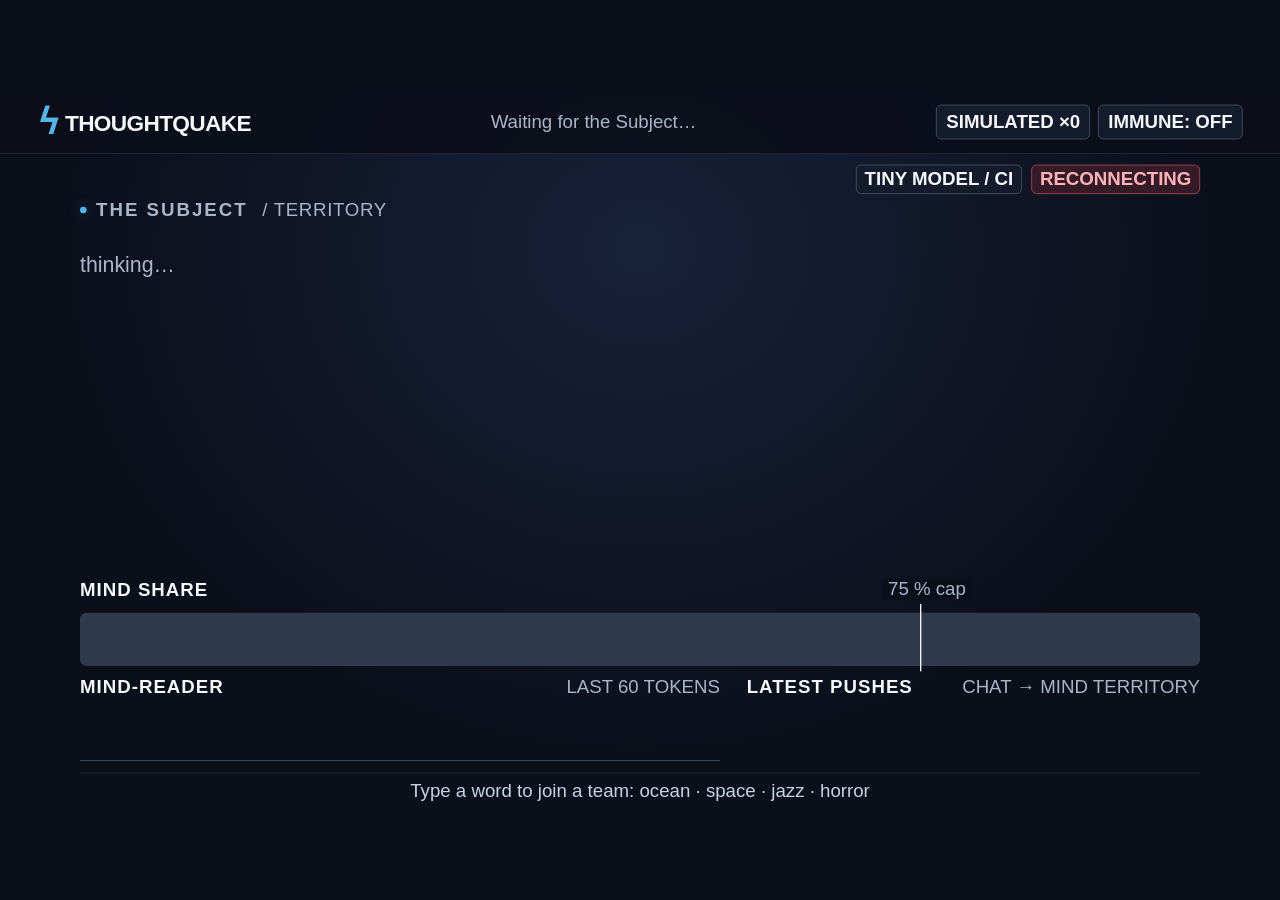
==== src/thoughtquake/overlay/index.html @ 746be1f4 "Implement M2 local server, overlay, simulated crowd and replay" ====
<!doctype html>
<html lang="en">
<head>
  <meta charset="utf-8">
  <meta name="viewport" content="width=device-width,initial-scale=1">
  <title>THOUGHTQUAKE · the Subject</title>
  <link rel="stylesheet" href="style.css">
  <script defer src="app.js"></script>
</head>
<body>
<main id="stage" aria-label="THOUGHTQUAKE live mind territory">
  <header class="topbar">
    <div class="wordmark"><span class="quake-mark" aria-hidden="true">ϟ</span> THOUGHTQUAKE</div>
    <div id="round-label">Waiting for the Subject…</div>
    <div class="chips"><span id="source" class="chip simulated">SIMULATED ×0</span><span id="immune" class="chip">IMMUNE: OFF</span></div>
  </header>
  <div class="status-row"><span id="quality" class="chip">TINY MODEL / CI</span><span id="connection" class="chip danger" hidden>RECONNECTING</span><span id="tamper" class="chip danger" hidden></span></div>
  <section id="hero" aria-label="The Subject's answer">
    <div class="eyebrow"><span class="live-dot"></span> THE SUBJECT <span id="colour-label">/ TERRITORY</span></div>
    <div id="answer" class="answer" aria-live="polite"></div>
    <div id="thinking">thinking…</div>
    <div id="comparison" hidden>
      <article><h2>IMMUNE: OFF</h2><div id="attack-off" class="answer"></div></article>
      <article><h2>IMMUNE: ON</h2><div id="attack-on" class="answer"></div></article>
    </div>
    <div id="telepathy" hidden><span>Guess in chat: !guess &lt;word&gt;</span><span id="countdown">30 s</span><span id="reveal"></span><div id="scoreboard">No guesses yet</div></div>
    <div id="legend" class="legend"></div>
    <div id="history" aria-label="Last three answers"></div>
  </section>
  <section id="territory" aria-label="Mind Share">
    <div class="section-label">MIND SHARE <span>THOUGHT INJECTION / FACTION CONTEST</span></div>
    <div id="share-track"><div id="shares"></div><div class="cap"><span>75 % cap</span></div></div>
  </section>
  <section id="reader"><div class="section-label">MIND-READER <span>LAST 60 TOKENS</span></div><svg id="chart" preserveAspectRatio="none" viewBox="0 0 960 112" role="img" aria-label="Mind-Reader state over the last 60 tokens"></svg></section>
  <section id="push-panel"><div class="section-label">LATEST PUSHES <span>CHAT → MIND TERRITORY</span></div><ol id="pushes"></ol></section>
  <div id="instruction">Type a word to join a team: ocean · space · jazz · horror</div>
  <div id="mode-caption" hidden>ROUND: WAR</div>
</main>
</body>
</html>
---- src/thoughtquake/overlay/style.css ----
:root { color-scheme: dark; --ink: #F5F7FA; --muted: #ABB5C9; --bg: #0B0F1A; --line: #293246; }
* { box-sizing: border-box; }
html, body { margin: 0; width: 100%; height: 100%; overflow: hidden; background: var(--bg); color: var(--ink); font-family: Inter, "Segoe UI", Arial, sans-serif; }
body.transparent, body.transparent #stage { background: transparent; }
[hidden] { display: none !important; }
#stage { width: 1920px; height: 1080px; position: absolute; transform-origin: top left; background: radial-gradient(ellipse at 50% 22%, #172139 0%, #0B0F1A 65%); overflow: hidden; }
.topbar { position: absolute; inset: 0 0 auto; height: 96px; display: flex; align-items: center; padding: 0 56px; gap: 28px; border-bottom: 1px solid var(--line); background: #0B0F1AE8; }
.wordmark { font-size: 34px; font-weight: 850; letter-spacing: -1px; white-space: nowrap; }
.quake-mark { color: #56B4E9; font-size: 52px; vertical-align: -4px; }
#round-label { font-size: 28px; color: var(--muted); flex: 1; text-align: center; white-space: nowrap; overflow: hidden; text-overflow: ellipsis; }
.chips { display: flex; align-items: center; gap: 12px; }
.chip { font-size: 28px; padding: 9px 14px; border: 1px solid #586377; border-radius: 8px; white-space: nowrap; font-weight: 650; background: #141C2C; }
.chip.live, .danger { color: #FFB5B8; border-color: #C75A63; background: #341B27; }
.chip.replay { color: #F0C771; border-color: #A08248; }
.status-row { position: absolute; right: 120px; top: 112px; display: flex; gap: 14px; z-index: 2; }
.status-row .chip { font-size: 28px; padding: 5px 12px; }
#hero { position: absolute; left: 120px; top: 164px; width: 1680px; height: 540px; }
.eyebrow { font-size: 28px; font-weight: 700; letter-spacing: 3px; color: var(--muted); display: flex; align-items: center; gap: 14px; }
.live-dot { width: 10px; height: 10px; border-radius: 100%; background: #56B4E9; box-shadow: 0 0 20px #56B4E966; }
#colour-label { font-size: 28px; font-weight: 400; letter-spacing: 1px; margin-left: 8px; }
.answer { font-size: 56px; font-weight: 550; line-height: 1.35; letter-spacing: -.8px; white-space: pre-wrap; overflow: hidden; max-height: 378px; }
#answer { margin-top: 24px; max-width: 1440px; }
.word { animation: word-in 120ms ease-out both; text-decoration-line: underline; text-decoration-thickness: 4px; text-underline-offset: 12px; }
@keyframes word-in { from { opacity: 0; transform: translateY(4px); } to { opacity: 1; transform: translateY(0); } }
#thinking { color: var(--muted); font-size: 32px; margin-top: 24px; }
.legend { display: flex; gap: 30px; font-size: 28px; position: absolute; bottom: 0; }
.legend span { display: flex; align-items: center; gap: 12px; }
.legend i { width: 12px; height: 12px; border-radius: 50%; display: inline-block; }
#history { position: absolute; right: 0; top: 70px; width: 210px; display: grid; gap: 24px; }
.history-card { font-size: 28px; line-height: 1.3; border-left: 3px solid var(--line); padding-left: 14px; color: var(--muted); max-height: 100px; overflow: hidden; }
.history-card b { display: block; color: var(--ink); font-size: 28px; margin-bottom: 6px; }
#territory { position: absolute; left: 120px; top: 734px; width: 1680px; }
.section-label { font-size: 28px; font-weight: 750; letter-spacing: 1.5px; display: flex; justify-content: space-between; align-items: center; }
.section-label span { font-size: 28px; font-weight: 400; color: var(--muted); letter-spacing: 0; }
#share-track { position: relative; margin-top: 18px; height: 80px; }
#shares { width: 100%; height: 80px; border-radius: 10px; overflow: hidden; display: flex; background: #303A4D; }
.share { flex: 0 0 auto; display: flex; align-items: center; justify-content: center; overflow: hidden; transition: width 600ms ease; }
.share span { font-size: 32px; font-weight: 750; white-space: nowrap; color: #0B0F1A; }
.share.neutral span { color: #F5F7FA; }
.cap { position: absolute; left: 75%; top: -13px; bottom: -8px; border-left: 2px solid #F5F7FA; pointer-events: none; }
.cap span { position: absolute; top: -38px; left: -58px; font-size: 28px; white-space: nowrap; color: var(--muted); background: #0B0F1A; padding: 0 8px; }
#reader { position: absolute; left: 120px; top: 890px; width: 960px; }
#chart { width: 960px; height: 112px; margin-top: 14px; border-bottom: 1px solid #586377; }
#push-panel { position: absolute; left: 1120px; top: 890px; width: 680px; }
#pushes { list-style: none; margin: 8px 0 0; padding: 0; display: grid; grid-template-columns: 1fr 1fr; gap: 5px 14px; }
#pushes li { font-size: 28px; white-space: nowrap; overflow: hidden; text-overflow: ellipsis; line-height: 1.28; }
#pushes .user { color: var(--muted); }
#instruction { position: absolute; bottom: 13px; left: 120px; right: 120px; padding-top: 10px; border-top: 1px solid var(--line); text-align: center; font-size: 28px; color: #C9D2E3; }
#mode-caption { position: absolute; top: 104px; left: 50%; transform: translateX(-50%); font-size: 32px; font-weight: 800; padding: 14px 28px; background: #23324D; border-radius: 8px; z-index: 4; }
#comparison { display: grid; grid-template-columns: 1fr 1fr; gap: 40px; margin-top: 22px; }
#comparison article { border: 1px solid var(--line); padding: 20px 26px; border-radius: 10px; height: 345px; }
#comparison h2 { font-size: 28px; margin: 0 0 18px; color: var(--muted); }
#comparison .answer { font-size: 42px; max-height: 245px; }
#telepathy { position: absolute; bottom: 64px; display: flex; align-items: center; gap: 24px; font-size: 28px; }
#countdown { border: 4px solid #56B4E9; border-radius: 50%; width: 86px; height: 86px; display: flex; align-items: center; justify-content: center; }
#scoreboard { color: var(--muted); }
#stage[data-mode="attack"] #history, #stage[data-mode="telepathy"] #history { display: none; }
#stage[data-mode="attack"] .legend { bottom: 0; }
@media (prefers-reduced-motion: reduce) { .word { animation: none; } .share { transition: none; } }
#territory .section-label span { display: none; }
#reader, #push-panel { top: 880px; }
#chart { height: 80px; }
#pushes li { line-height: 1; }
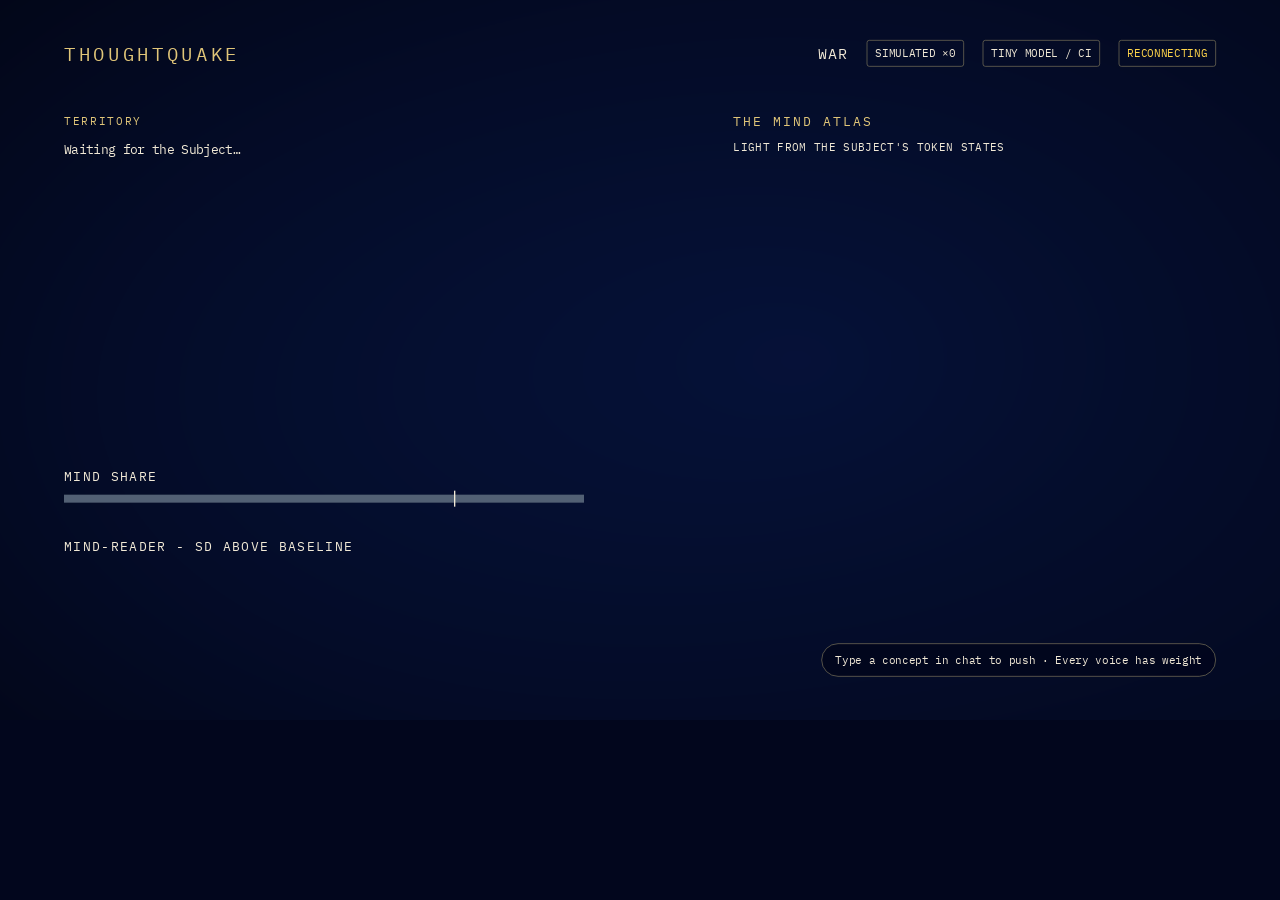
==== commit c61831f6: "M-visual: build Mind Atlas with measured token signals" ====
--- a/src/thoughtquake/overlay/index.html
+++ b/src/thoughtquake/overlay/index.html
@@ -1,40 +1,10 @@
 <!doctype html>
-<html lang="en">
-<head>
-  <meta charset="utf-8">
-  <meta name="viewport" content="width=device-width,initial-scale=1">
-  <title>THOUGHTQUAKE · the Subject</title>
-  <link rel="stylesheet" href="style.css">
-  <script defer src="app.js"></script>
-</head>
-<body>
-<main id="stage" aria-label="THOUGHTQUAKE live mind territory">
-  <header class="topbar">
-    <div class="wordmark"><span class="quake-mark" aria-hidden="true">ϟ</span> THOUGHTQUAKE</div>
-    <div id="round-label">Waiting for the Subject…</div>
-    <div class="chips"><span id="source" class="chip simulated">SIMULATED ×0</span><span id="immune" class="chip">IMMUNE: OFF</span></div>
-  </header>
-  <div class="status-row"><span id="quality" class="chip">TINY MODEL / CI</span><span id="connection" class="chip danger" hidden>RECONNECTING</span><span id="tamper" class="chip danger" hidden></span></div>
-  <section id="hero" aria-label="The Subject's answer">
-    <div class="eyebrow"><span class="live-dot"></span> THE SUBJECT <span id="colour-label">/ TERRITORY</span></div>
-    <div id="answer" class="answer" aria-live="polite"></div>
-    <div id="thinking">thinking…</div>
-    <div id="comparison" hidden>
-      <article><h2>IMMUNE: OFF</h2><div id="attack-off" class="answer"></div></article>
-      <article><h2>IMMUNE: ON</h2><div id="attack-on" class="answer"></div></article>
-    </div>
-    <div id="telepathy" hidden><span>Guess in chat: !guess &lt;word&gt;</span><span id="countdown">30 s</span><span id="reveal"></span><div id="scoreboard">No guesses yet</div></div>
-    <div id="legend" class="legend"></div>
-    <div id="history" aria-label="Last three answers"></div>
-  </section>
-  <section id="territory" aria-label="Mind Share">
-    <div class="section-label">MIND SHARE <span>THOUGHT INJECTION / FACTION CONTEST</span></div>
-    <div id="share-track"><div id="shares"></div><div class="cap"><span>75 % cap</span></div></div>
-  </section>
-  <section id="reader"><div class="section-label">MIND-READER <span>LAST 60 TOKENS</span></div><svg id="chart" preserveAspectRatio="none" viewBox="0 0 960 112" role="img" aria-label="Mind-Reader state over the last 60 tokens"></svg></section>
-  <section id="push-panel"><div class="section-label">LATEST PUSHES <span>CHAT → MIND TERRITORY</span></div><ol id="pushes"></ol></section>
-  <div id="instruction">Type a word to join a team: ocean · space · jazz · horror</div>
-  <div id="mode-caption" hidden>ROUND: WAR</div>
-</main>
-</body>
-</html>
+<html lang="en"><head><meta charset="utf-8"><meta name="viewport" content="width=device-width,initial-scale=1"><link rel="icon" href="data:,"><title>THOUGHTQUAKE · Mind Atlas</title><link rel="stylesheet" href="style.css"><script defer src="atlas.js"></script><script defer src="app.js"></script></head>
+<body><main id="stage" aria-label="THOUGHTQUAKE live view">
+<canvas id="atlas-field" aria-label="Measured concept field"></canvas><canvas id="atlas-fx" aria-label="Token currents and concept stars"></canvas><div class="scrim left"></div><div class="scrim top"></div><div class="scrim bottom"></div>
+<header><span class="brand">THOUGHTQUAKE</span><span id="mode">WAR</span><span id="source">SIMULATED ×0</span><span id="quality">TINY MODEL / CI</span><span id="connection" hidden>RECONNECTING</span></header>
+<section id="hero"><div class="eyebrow"><span id="colour-label">territory</span><span id="panel-label"></span><span id="immune-chip" hidden>IMMUNE ON</span><span id="tamper" hidden>NEUTRALISED</span></div><div id="prompt">Waiting for the Subject…</div><div id="answer" aria-live="polite"></div><div id="history" aria-label="Last three answers"></div></section>
+<section id="mind-share"><h2>MIND SHARE</h2><div id="share-bar"><i></i></div><div id="share-legend"></div></section>
+<section id="mind-reader"><h2>MIND-READER - SD ABOVE BASELINE</h2><canvas id="reader" width="780" height="200" aria-label="Last sixty token measurements"></canvas><div id="ridge-labels"></div></section>
+<aside id="sky-caption">THE MIND ATLAS<span>LIGHT FROM THE SUBJECT'S TOKEN STATES</span></aside><div id="reveal" hidden></div><div id="mode-caption" hidden></div><div id="pushes"></div><div id="instruction">Type a concept in chat to push · Every voice has weight</div><div id="scoreboard"></div>
+</main></body></html>
--- a/src/thoughtquake/overlay/style.css
+++ b/src/thoughtquake/overlay/style.css
@@ -1,63 +1,7 @@
-:root { color-scheme: dark; --ink: #F5F7FA; --muted: #ABB5C9; --bg: #0B0F1A; --line: #293246; }
-* { box-sizing: border-box; }
-html, body { margin: 0; width: 100%; height: 100%; overflow: hidden; background: var(--bg); color: var(--ink); font-family: Inter, "Segoe UI", Arial, sans-serif; }
-body.transparent, body.transparent #stage { background: transparent; }
-[hidden] { display: none !important; }
-#stage { width: 1920px; height: 1080px; position: absolute; transform-origin: top left; background: radial-gradient(ellipse at 50% 22%, #172139 0%, #0B0F1A 65%); overflow: hidden; }
-.topbar { position: absolute; inset: 0 0 auto; height: 96px; display: flex; align-items: center; padding: 0 56px; gap: 28px; border-bottom: 1px solid var(--line); background: #0B0F1AE8; }
-.wordmark { font-size: 34px; font-weight: 850; letter-spacing: -1px; white-space: nowrap; }
-.quake-mark { color: #56B4E9; font-size: 52px; vertical-align: -4px; }
-#round-label { font-size: 28px; color: var(--muted); flex: 1; text-align: center; white-space: nowrap; overflow: hidden; text-overflow: ellipsis; }
-.chips { display: flex; align-items: center; gap: 12px; }
-.chip { font-size: 28px; padding: 9px 14px; border: 1px solid #586377; border-radius: 8px; white-space: nowrap; font-weight: 650; background: #141C2C; }
-.chip.live, .danger { color: #FFB5B8; border-color: #C75A63; background: #341B27; }
-.chip.replay { color: #F0C771; border-color: #A08248; }
-.status-row { position: absolute; right: 120px; top: 112px; display: flex; gap: 14px; z-index: 2; }
-.status-row .chip { font-size: 28px; padding: 5px 12px; }
-#hero { position: absolute; left: 120px; top: 164px; width: 1680px; height: 540px; }
-.eyebrow { font-size: 28px; font-weight: 700; letter-spacing: 3px; color: var(--muted); display: flex; align-items: center; gap: 14px; }
-.live-dot { width: 10px; height: 10px; border-radius: 100%; background: #56B4E9; box-shadow: 0 0 20px #56B4E966; }
-#colour-label { font-size: 28px; font-weight: 400; letter-spacing: 1px; margin-left: 8px; }
-.answer { font-size: 56px; font-weight: 550; line-height: 1.35; letter-spacing: -.8px; white-space: pre-wrap; overflow: hidden; max-height: 378px; }
-#answer { margin-top: 24px; max-width: 1440px; }
-.word { animation: word-in 120ms ease-out both; text-decoration-line: underline; text-decoration-thickness: 4px; text-underline-offset: 12px; }
-@keyframes word-in { from { opacity: 0; transform: translateY(4px); } to { opacity: 1; transform: translateY(0); } }
-#thinking { color: var(--muted); font-size: 32px; margin-top: 24px; }
-.legend { display: flex; gap: 30px; font-size: 28px; position: absolute; bottom: 0; }
-.legend span { display: flex; align-items: center; gap: 12px; }
-.legend i { width: 12px; height: 12px; border-radius: 50%; display: inline-block; }
-#history { position: absolute; right: 0; top: 70px; width: 210px; display: grid; gap: 24px; }
-.history-card { font-size: 28px; line-height: 1.3; border-left: 3px solid var(--line); padding-left: 14px; color: var(--muted); max-height: 100px; overflow: hidden; }
-.history-card b { display: block; color: var(--ink); font-size: 28px; margin-bottom: 6px; }
-#territory { position: absolute; left: 120px; top: 734px; width: 1680px; }
-.section-label { font-size: 28px; font-weight: 750; letter-spacing: 1.5px; display: flex; justify-content: space-between; align-items: center; }
-.section-label span { font-size: 28px; font-weight: 400; color: var(--muted); letter-spacing: 0; }
-#share-track { position: relative; margin-top: 18px; height: 80px; }
-#shares { width: 100%; height: 80px; border-radius: 10px; overflow: hidden; display: flex; background: #303A4D; }
-.share { flex: 0 0 auto; display: flex; align-items: center; justify-content: center; overflow: hidden; transition: width 600ms ease; }
-.share span { font-size: 32px; font-weight: 750; white-space: nowrap; color: #0B0F1A; }
-.share.neutral span { color: #F5F7FA; }
-.cap { position: absolute; left: 75%; top: -13px; bottom: -8px; border-left: 2px solid #F5F7FA; pointer-events: none; }
-.cap span { position: absolute; top: -38px; left: -58px; font-size: 28px; white-space: nowrap; color: var(--muted); background: #0B0F1A; padding: 0 8px; }
-#reader { position: absolute; left: 120px; top: 890px; width: 960px; }
-#chart { width: 960px; height: 112px; margin-top: 14px; border-bottom: 1px solid #586377; }
-#push-panel { position: absolute; left: 1120px; top: 890px; width: 680px; }
-#pushes { list-style: none; margin: 8px 0 0; padding: 0; display: grid; grid-template-columns: 1fr 1fr; gap: 5px 14px; }
-#pushes li { font-size: 28px; white-space: nowrap; overflow: hidden; text-overflow: ellipsis; line-height: 1.28; }
-#pushes .user { color: var(--muted); }
-#instruction { position: absolute; bottom: 13px; left: 120px; right: 120px; padding-top: 10px; border-top: 1px solid var(--line); text-align: center; font-size: 28px; color: #C9D2E3; }
-#mode-caption { position: absolute; top: 104px; left: 50%; transform: translateX(-50%); font-size: 32px; font-weight: 800; padding: 14px 28px; background: #23324D; border-radius: 8px; z-index: 4; }
-#comparison { display: grid; grid-template-columns: 1fr 1fr; gap: 40px; margin-top: 22px; }
-#comparison article { border: 1px solid var(--line); padding: 20px 26px; border-radius: 10px; height: 345px; }
-#comparison h2 { font-size: 28px; margin: 0 0 18px; color: var(--muted); }
-#comparison .answer { font-size: 42px; max-height: 245px; }
-#telepathy { position: absolute; bottom: 64px; display: flex; align-items: center; gap: 24px; font-size: 28px; }
-#countdown { border: 4px solid #56B4E9; border-radius: 50%; width: 86px; height: 86px; display: flex; align-items: center; justify-content: center; }
-#scoreboard { color: var(--muted); }
-#stage[data-mode="attack"] #history, #stage[data-mode="telepathy"] #history { display: none; }
-#stage[data-mode="attack"] .legend { bottom: 0; }
-@media (prefers-reduced-motion: reduce) { .word { animation: none; } .share { transition: none; } }
-#territory .section-label span { display: none; }
-#reader, #push-panel { top: 880px; }
-#chart { height: 80px; }
-#pushes li { line-height: 1; }
+@font-face{font-family:Cormorant;src:url('fonts/CormorantGaramond.ttf') format('truetype');font-weight:300 700;font-display:block}
+@font-face{font-family:Plex;src:url('fonts/IBMPlexMono.ttf') format('truetype');font-display:block}
+:root{color-scheme:dark;--paper:#F1E9D6;--gold:#E1C679;--ground:#02061D}*{box-sizing:border-box}html,body{margin:0;width:100%;height:100%;overflow:hidden;background:var(--ground);color:var(--paper);font:20px Plex,monospace}body.transparent,body.transparent #stage{background:transparent}html:has(body.transparent){background:transparent}#stage{width: 1920px;height: 1080px;position:absolute;transform-origin:top left;background:var(--ground);overflow:hidden}canvas{display:block}#atlas-field,#atlas-fx{position:absolute;inset:0;width:1920px;height:1080px}#atlas-fx{pointer-events:none}.scrim{position:absolute;pointer-events:none;display:none}.transparent .scrim{display:block}.left{inset:0 auto 0 0;width:980px;background:linear-gradient(90deg,rgba(2,6,29,.96) 15%,rgba(2,6,29,.88) 80%,transparent)}.top{inset:0 0 auto;height:300px;background:linear-gradient(rgba(2,6,29,.8),transparent)}.bottom{inset:auto 0 0;height:260px;background:linear-gradient(transparent,rgba(2,6,29,.85))}header{position:absolute;left:96px;right:96px;top:57px;display:flex;align-items:center;gap:28px;height:46px;letter-spacing:2px;font-size:19px}.brand{font-size:28px;letter-spacing:5px;color:var(--gold);margin-right:auto}#mode{font-size:22px}#source,#quality,#connection{padding:8px 12px;border:1px solid #7d775c;border-radius:4px;letter-spacing:0;font-size:17px}#connection{color:#FFD54A}#hero{position:absolute;left:96px;top:168px;width:780px;height:520px}.eyebrow{display:flex;gap:20px;color:var(--gold);font-size:17px;line-height:28px}#colour-label{text-transform:uppercase;letter-spacing:3px}#prompt{font-size:19px;line-height:27px;margin:15px 0 12px;color:var(--paper)}#answer{height:392px;overflow:auto;scrollbar-width:none;font:500 56px/1.17 Cormorant,serif;white-space:pre-wrap;overflow-wrap:break-word;padding:8px 0 12px;text-shadow:0 2px 8px #02061D}#answer.scrolled{mask-image:linear-gradient(transparent 0,transparent 29%,#000 41%)}#answer span{opacity:1;text-decoration-thickness:2px;text-underline-offset:7px}#history{position:absolute;left:810px;top:0;width:245px;display:flex;flex-direction:column;gap:24px;max-height:500px;overflow:auto;scrollbar-width:none}#history article{font:20px/1.2 Cormorant,serif;opacity:.72;padding-left:14px;border-left:1px solid #7d775c}#history article b{display:block;font:17px Plex;margin-bottom:8px;color:var(--gold)}h2{font:20px Plex;letter-spacing:2px;margin:0 0 14px;line-height:28px}#mind-share{position:absolute;left:96px;top:700px;width:780px}#share-bar{height:12px;display:flex;position:relative;background:#526074}#share-bar>span{height:100%}#share-bar i{position:absolute;left:75%;height:24px;top:-6px;border-left:2px solid var(--paper);z-index:1}#share-legend{display:flex;flex-wrap:wrap;gap:8px 22px;margin-top:14px}#share-legend span{font-size:17px;line-height:23px;white-space:nowrap;max-width:100%;color:var(--paper)}#share-legend b{font-weight:400}#mind-reader{position:absolute;left:96px;top:806px;width:780px}#mind-reader h2{white-space:nowrap}#reader{position:absolute;left:0;top:35px;width:780px;height:200px}#ridge-labels{position:absolute;left:530px;top:35px;width:250px}.ridge-label{height:36px;white-space:nowrap;font-size:17px;line-height:18px;background:#02061D;padding-left:8px}.ridge-label small{font:17px Plex;display:block;opacity:.8}#sky-caption{position:absolute;left:1100px;top:170px;font:19px Plex;letter-spacing:4px;color:var(--gold)}#sky-caption span{display:block;margin-top:15px;letter-spacing:1px;font-size:17px;color:var(--paper)}#pushes{position:absolute;left:1120px;right:96px;bottom:120px;font-size:17px;line-height:26px;color:var(--paper)}#instruction{position:absolute;right:96px;bottom:65px;padding:13px 20px;border:1px solid #7d775c;border-radius:30px;font-size:17px;background:#02061De8}#scoreboard{position:absolute;left:1120px;top:255px;max-width:650px;font-size:20px;line-height:30px}#reveal{position:absolute;left:930px;top:450px;width:900px;text-align:center;font:500 150px/.95 Cormorant;color:var(--paper);text-shadow:0 0 45px #E1C679}#mode-caption{position:absolute;left:920px;top:450px;width:950px;text-align:center;font:500 100px Cormorant;letter-spacing:6px}#tamper{color:#7CD0EE}body.transparent #stage{color:var(--paper);text-shadow:0 2px 8px #02061D}body.blind #sky-caption{opacity:0}body.blind #share-legend{visibility:hidden}body.blind #history{visibility:hidden}
+/* The shared clock advances the 120ms word reveal and 600ms Mind Share tween. */
+@media(prefers-reduced-motion:reduce){*{scroll-behavior:auto!important;animation:none!important;transition:none!important}}
+
+#answer.thinking:empty::before{content:'thinking…';font:20px Plex;opacity:.75}
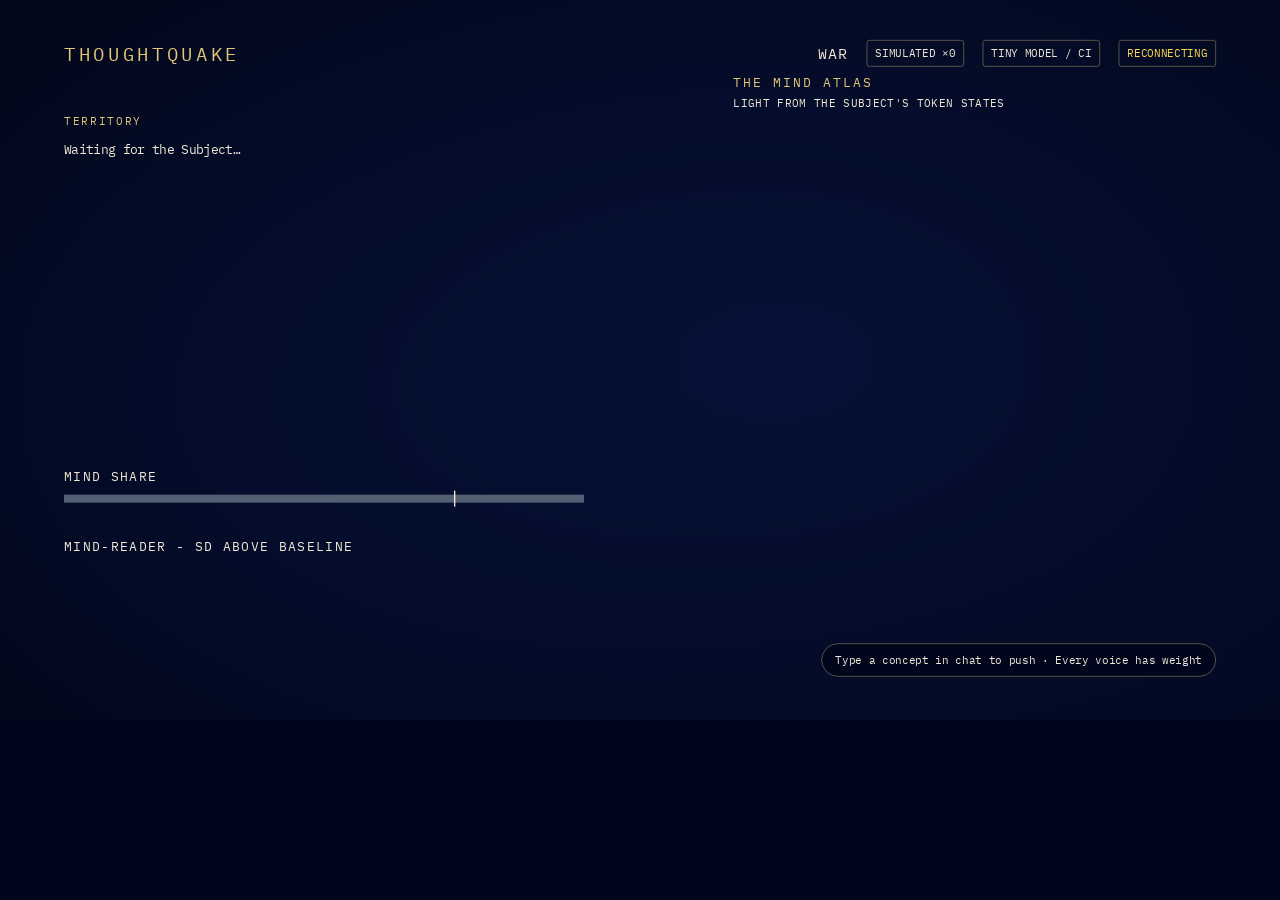
==== commit 9c09b3e4: "M-visual: verify final scenes and record render evidence Preserve live and simulated source labels, " ====
--- a/src/thoughtquake/overlay/index.html
+++ b/src/thoughtquake/overlay/index.html
@@ -2,7 +2,7 @@
 <html lang="en"><head><meta charset="utf-8"><meta name="viewport" content="width=device-width,initial-scale=1"><link rel="icon" href="data:,"><title>THOUGHTQUAKE · Mind Atlas</title><link rel="stylesheet" href="style.css"><script defer src="atlas.js"></script><script defer src="app.js"></script></head>
 <body><main id="stage" aria-label="THOUGHTQUAKE live view">
 <canvas id="atlas-field" aria-label="Measured concept field"></canvas><canvas id="atlas-fx" aria-label="Token currents and concept stars"></canvas><div class="scrim left"></div><div class="scrim top"></div><div class="scrim bottom"></div>
-<header><span class="brand">THOUGHTQUAKE</span><span id="mode">WAR</span><span id="source">SIMULATED ×0</span><span id="quality">TINY MODEL / CI</span><span id="connection" hidden>RECONNECTING</span></header>
+<header><span class="brand">THOUGHTQUAKE</span><span id="mode">WAR</span><span id="source">SIMULATED ×0</span><span id="sim-source" hidden></span><span id="quality">TINY MODEL / CI</span><span id="connection" hidden>RECONNECTING</span></header>
 <section id="hero"><div class="eyebrow"><span id="colour-label">territory</span><span id="panel-label"></span><span id="immune-chip" hidden>IMMUNE ON</span><span id="tamper" hidden>NEUTRALISED</span></div><div id="prompt">Waiting for the Subject…</div><div id="answer" aria-live="polite"></div><div id="history" aria-label="Last three answers"></div></section>
 <section id="mind-share"><h2>MIND SHARE</h2><div id="share-bar"><i></i></div><div id="share-legend"></div></section>
 <section id="mind-reader"><h2>MIND-READER - SD ABOVE BASELINE</h2><canvas id="reader" width="780" height="200" aria-label="Last sixty token measurements"></canvas><div id="ridge-labels"></div></section>
--- a/src/thoughtquake/overlay/style.css
+++ b/src/thoughtquake/overlay/style.css
@@ -1,6 +1,6 @@
 @font-face{font-family:Cormorant;src:url('fonts/CormorantGaramond.ttf') format('truetype');font-weight:300 700;font-display:block}
 @font-face{font-family:Plex;src:url('fonts/IBMPlexMono.ttf') format('truetype');font-display:block}
-:root{color-scheme:dark;--paper:#F1E9D6;--gold:#E1C679;--ground:#02061D}*{box-sizing:border-box}html,body{margin:0;width:100%;height:100%;overflow:hidden;background:var(--ground);color:var(--paper);font:20px Plex,monospace}body.transparent,body.transparent #stage{background:transparent}html:has(body.transparent){background:transparent}#stage{width: 1920px;height: 1080px;position:absolute;transform-origin:top left;background:var(--ground);overflow:hidden}canvas{display:block}#atlas-field,#atlas-fx{position:absolute;inset:0;width:1920px;height:1080px}#atlas-fx{pointer-events:none}.scrim{position:absolute;pointer-events:none;display:none}.transparent .scrim{display:block}.left{inset:0 auto 0 0;width:980px;background:linear-gradient(90deg,rgba(2,6,29,.96) 15%,rgba(2,6,29,.88) 80%,transparent)}.top{inset:0 0 auto;height:300px;background:linear-gradient(rgba(2,6,29,.8),transparent)}.bottom{inset:auto 0 0;height:260px;background:linear-gradient(transparent,rgba(2,6,29,.85))}header{position:absolute;left:96px;right:96px;top:57px;display:flex;align-items:center;gap:28px;height:46px;letter-spacing:2px;font-size:19px}.brand{font-size:28px;letter-spacing:5px;color:var(--gold);margin-right:auto}#mode{font-size:22px}#source,#quality,#connection{padding:8px 12px;border:1px solid #7d775c;border-radius:4px;letter-spacing:0;font-size:17px}#connection{color:#FFD54A}#hero{position:absolute;left:96px;top:168px;width:780px;height:520px}.eyebrow{display:flex;gap:20px;color:var(--gold);font-size:17px;line-height:28px}#colour-label{text-transform:uppercase;letter-spacing:3px}#prompt{font-size:19px;line-height:27px;margin:15px 0 12px;color:var(--paper)}#answer{height:392px;overflow:auto;scrollbar-width:none;font:500 56px/1.17 Cormorant,serif;white-space:pre-wrap;overflow-wrap:break-word;padding:8px 0 12px;text-shadow:0 2px 8px #02061D}#answer.scrolled{mask-image:linear-gradient(transparent 0,transparent 29%,#000 41%)}#answer span{opacity:1;text-decoration-thickness:2px;text-underline-offset:7px}#history{position:absolute;left:810px;top:0;width:245px;display:flex;flex-direction:column;gap:24px;max-height:500px;overflow:auto;scrollbar-width:none}#history article{font:20px/1.2 Cormorant,serif;opacity:.72;padding-left:14px;border-left:1px solid #7d775c}#history article b{display:block;font:17px Plex;margin-bottom:8px;color:var(--gold)}h2{font:20px Plex;letter-spacing:2px;margin:0 0 14px;line-height:28px}#mind-share{position:absolute;left:96px;top:700px;width:780px}#share-bar{height:12px;display:flex;position:relative;background:#526074}#share-bar>span{height:100%}#share-bar i{position:absolute;left:75%;height:24px;top:-6px;border-left:2px solid var(--paper);z-index:1}#share-legend{display:flex;flex-wrap:wrap;gap:8px 22px;margin-top:14px}#share-legend span{font-size:17px;line-height:23px;white-space:nowrap;max-width:100%;color:var(--paper)}#share-legend b{font-weight:400}#mind-reader{position:absolute;left:96px;top:806px;width:780px}#mind-reader h2{white-space:nowrap}#reader{position:absolute;left:0;top:35px;width:780px;height:200px}#ridge-labels{position:absolute;left:530px;top:35px;width:250px}.ridge-label{height:36px;white-space:nowrap;font-size:17px;line-height:18px;background:#02061D;padding-left:8px}.ridge-label small{font:17px Plex;display:block;opacity:.8}#sky-caption{position:absolute;left:1100px;top:170px;font:19px Plex;letter-spacing:4px;color:var(--gold)}#sky-caption span{display:block;margin-top:15px;letter-spacing:1px;font-size:17px;color:var(--paper)}#pushes{position:absolute;left:1120px;right:96px;bottom:120px;font-size:17px;line-height:26px;color:var(--paper)}#instruction{position:absolute;right:96px;bottom:65px;padding:13px 20px;border:1px solid #7d775c;border-radius:30px;font-size:17px;background:#02061De8}#scoreboard{position:absolute;left:1120px;top:255px;max-width:650px;font-size:20px;line-height:30px}#reveal{position:absolute;left:930px;top:450px;width:900px;text-align:center;font:500 150px/.95 Cormorant;color:var(--paper);text-shadow:0 0 45px #E1C679}#mode-caption{position:absolute;left:920px;top:450px;width:950px;text-align:center;font:500 100px Cormorant;letter-spacing:6px}#tamper{color:#7CD0EE}body.transparent #stage{color:var(--paper);text-shadow:0 2px 8px #02061D}body.blind #sky-caption{opacity:0}body.blind #share-legend{visibility:hidden}body.blind #history{visibility:hidden}
+:root{color-scheme:dark;--paper:#F1E9D6;--gold:#E1C679;--ground:#02061D}*{box-sizing:border-box}html,body{margin:0;width:100%;height:100%;overflow:hidden;background:var(--ground);color:var(--paper);font:20px Plex,monospace}body.transparent,body.transparent #stage{background:transparent}html:has(body.transparent){background:transparent}#stage{width: 1920px;height: 1080px;position:absolute;transform-origin:top left;background:var(--ground);overflow:hidden}canvas{display:block}#atlas-field,#atlas-fx{position:absolute;inset:0;width:1920px;height:1080px}#atlas-fx{pointer-events:none}.scrim{position:absolute;pointer-events:none;display:none}.transparent .scrim{display:block}.left{inset:0 auto 0 0;width:980px;background:linear-gradient(90deg,rgba(2,6,29,.96) 15%,rgba(2,6,29,.88) 80%,transparent)}.top{inset:0 0 auto;height:300px;background:linear-gradient(rgba(2,6,29,.8),transparent)}.bottom{inset:auto 0 0;height:260px;background:linear-gradient(transparent,rgba(2,6,29,.85))}header{position:absolute;left:96px;right:96px;top:57px;display:flex;align-items:center;gap:28px;height:46px;letter-spacing:2px;font-size:19px}.brand{font-size:28px;letter-spacing:5px;color:var(--gold);margin-right:auto}#mode{font-size:22px}#source,#sim-source,#quality,#connection{padding:8px 12px;border:1px solid #7d775c;border-radius:4px;letter-spacing:0;font-size:17px}#connection{color:#FFD54A}#hero{position:absolute;left:96px;top:168px;width:780px;height:520px}.eyebrow{display:flex;gap:20px;color:var(--gold);font-size:17px;line-height:28px}#colour-label{text-transform:uppercase;letter-spacing:3px}#prompt{font-size:19px;line-height:27px;margin:15px 0 12px;color:var(--paper)}#answer{height:392px;overflow:auto;scrollbar-width:none;font:500 56px/1.17 Cormorant,serif;white-space:pre-wrap;overflow-wrap:break-word;padding:8px 0 12px;text-shadow:0 2px 8px #02061D}#answer.scrolled{mask-image:linear-gradient(transparent 0,transparent 29%,#000 41%)}#answer span{opacity:1;text-decoration-thickness:2px;text-underline-offset:7px}#history{position:absolute;left:810px;top:0;width:245px;display:flex;flex-direction:column;gap:24px;max-height:500px;overflow:auto;scrollbar-width:none}#history article{font:20px/1.2 Cormorant,serif;opacity:.72;padding-left:14px;border-left:1px solid #7d775c}#history article b{display:block;font:17px Plex;margin-bottom:8px;color:var(--gold)}h2{font:20px Plex;letter-spacing:2px;margin:0 0 14px;line-height:28px}#mind-share{position:absolute;left:96px;top:700px;width:780px}#share-bar{height:12px;display:flex;position:relative;background:#526074}#share-bar>span{height:100%}#share-bar i{position:absolute;left:75%;height:24px;top:-6px;border-left:2px solid var(--paper);z-index:1}#share-legend{display:flex;flex-wrap:wrap;gap:8px 22px;margin-top:14px}#share-legend span{font-size:17px;line-height:23px;white-space:nowrap;max-width:100%;color:var(--paper)}#share-legend b{font-weight:400}#mind-reader{position:absolute;left:96px;top:806px;width:780px}#mind-reader h2{white-space:nowrap}#reader{position:absolute;left:0;top:35px;width:780px;height:200px}#ridge-labels{position:absolute;left:530px;top:35px;width:250px}.ridge-label{height:36px;white-space:nowrap;font-size:17px;line-height:18px;background:#02061D;padding-left:8px}.ridge-label small{font:17px Plex;display:block;opacity:.8}#sky-caption{position:absolute;left:1100px;top:112px;font:19px Plex;letter-spacing:4px;color:var(--gold)}#sky-caption span{display:block;margin-top:8px;letter-spacing:1px;font-size:17px;color:var(--paper)}#pushes{position:absolute;left:1120px;right:96px;bottom:120px;font-size:17px;line-height:26px;color:var(--paper)}#instruction{position:absolute;right:96px;bottom:65px;padding:13px 20px;border:1px solid #7d775c;border-radius:30px;font-size:17px;background:#02061De8}#scoreboard{position:absolute;left:1120px;top:255px;max-width:650px;font-size:20px;line-height:30px}#reveal{position:absolute;left:930px;top:450px;width:900px;text-align:center;font:500 150px/.95 Cormorant;color:var(--paper);text-shadow:0 0 45px #E1C679}#mode-caption{position:absolute;left:920px;top:450px;width:950px;text-align:center;font:500 100px Cormorant;letter-spacing:6px}#tamper{color:#7CD0EE}body.transparent #stage{color:var(--paper);text-shadow:0 2px 8px #02061D}body.blind #sky-caption{opacity:0}body.blind #share-legend{visibility:hidden}body.blind #history{visibility:hidden}
 /* The shared clock advances the 120ms word reveal and 600ms Mind Share tween. */
 @media(prefers-reduced-motion:reduce){*{scroll-behavior:auto!important;animation:none!important;transition:none!important}}
 
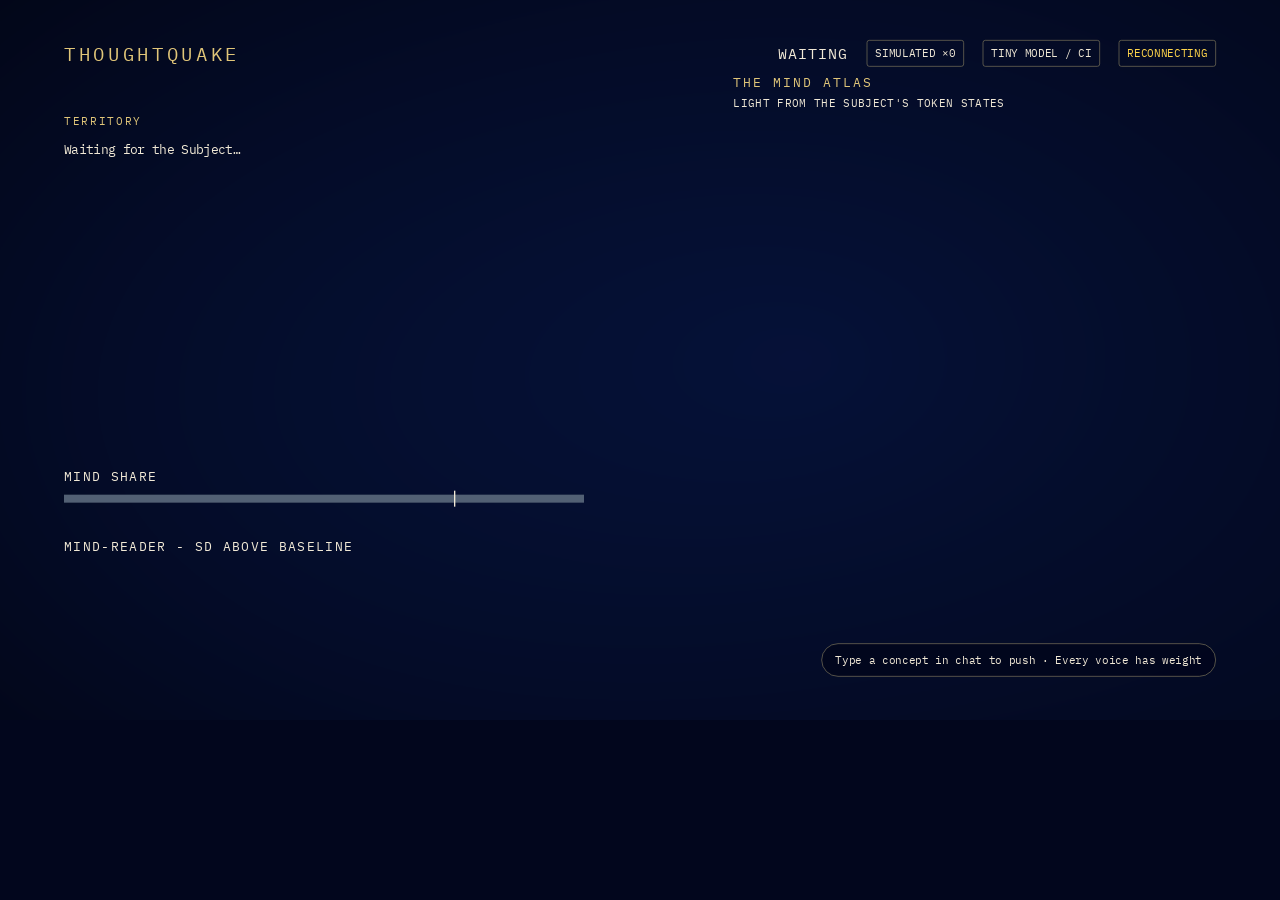
==== commit cdd4a58a: "M-backend: add offline evaluation, strict secrecy and bounded viewer scoring" ====
--- a/src/thoughtquake/overlay/index.html
+++ b/src/thoughtquake/overlay/index.html
@@ -2,9 +2,9 @@
 <html lang="en"><head><meta charset="utf-8"><meta name="viewport" content="width=device-width,initial-scale=1"><link rel="icon" href="data:,"><title>THOUGHTQUAKE · Mind Atlas</title><link rel="stylesheet" href="style.css"><script defer src="atlas.js"></script><script defer src="app.js"></script></head>
 <body><main id="stage" aria-label="THOUGHTQUAKE live view">
 <canvas id="atlas-field" aria-label="Measured concept field"></canvas><canvas id="atlas-fx" aria-label="Token currents and concept stars"></canvas><div class="scrim left"></div><div class="scrim top"></div><div class="scrim bottom"></div>
-<header><span class="brand">THOUGHTQUAKE</span><span id="mode">WAR</span><span id="source">SIMULATED ×0</span><span id="sim-source" hidden></span><span id="quality">TINY MODEL / CI</span><span id="connection" hidden>RECONNECTING</span></header>
+<header><span class="brand">THOUGHTQUAKE</span><span id="mode">WAITING</span><span id="source">SIMULATED ×0</span><span id="sim-source" hidden></span><span id="quality">TINY MODEL / CI</span><span id="connection" hidden>RECONNECTING</span></header>
 <section id="hero"><div class="eyebrow"><span id="colour-label">territory</span><span id="panel-label"></span><span id="immune-chip" hidden>IMMUNE ON</span><span id="tamper" hidden>NEUTRALISED</span></div><div id="prompt">Waiting for the Subject…</div><div id="answer" aria-live="polite"></div><div id="history" aria-label="Last three answers"></div></section>
 <section id="mind-share"><h2>MIND SHARE</h2><div id="share-bar"><i></i></div><div id="share-legend"></div></section>
 <section id="mind-reader"><h2>MIND-READER - SD ABOVE BASELINE</h2><canvas id="reader" width="780" height="200" aria-label="Last sixty token measurements"></canvas><div id="ridge-labels"></div></section>
 <aside id="sky-caption">THE MIND ATLAS<span>LIGHT FROM THE SUBJECT'S TOKEN STATES</span></aside><div id="reveal" hidden></div><div id="mode-caption" hidden></div><div id="pushes"></div><div id="instruction">Type a concept in chat to push · Every voice has weight</div><div id="scoreboard"></div>
-</main></body></html>
+<aside id="mvp" hidden aria-label="Round MVP"></aside></main></body></html>
--- a/src/thoughtquake/overlay/style.css
+++ b/src/thoughtquake/overlay/style.css
@@ -5,3 +5,5 @@
 @media(prefers-reduced-motion:reduce){*{scroll-behavior:auto!important;animation:none!important;transition:none!important}}
 
 #answer.thinking:empty::before{content:'thinking…';font:20px Plex;opacity:.75}
+
+#mvp{position:absolute;left:1120px;top:275px;max-width:680px;padding:18px 24px;background:#02061Dee;border:1px solid #E1C679;color:#F1E9D6;font:24px/1.4 Plex}
